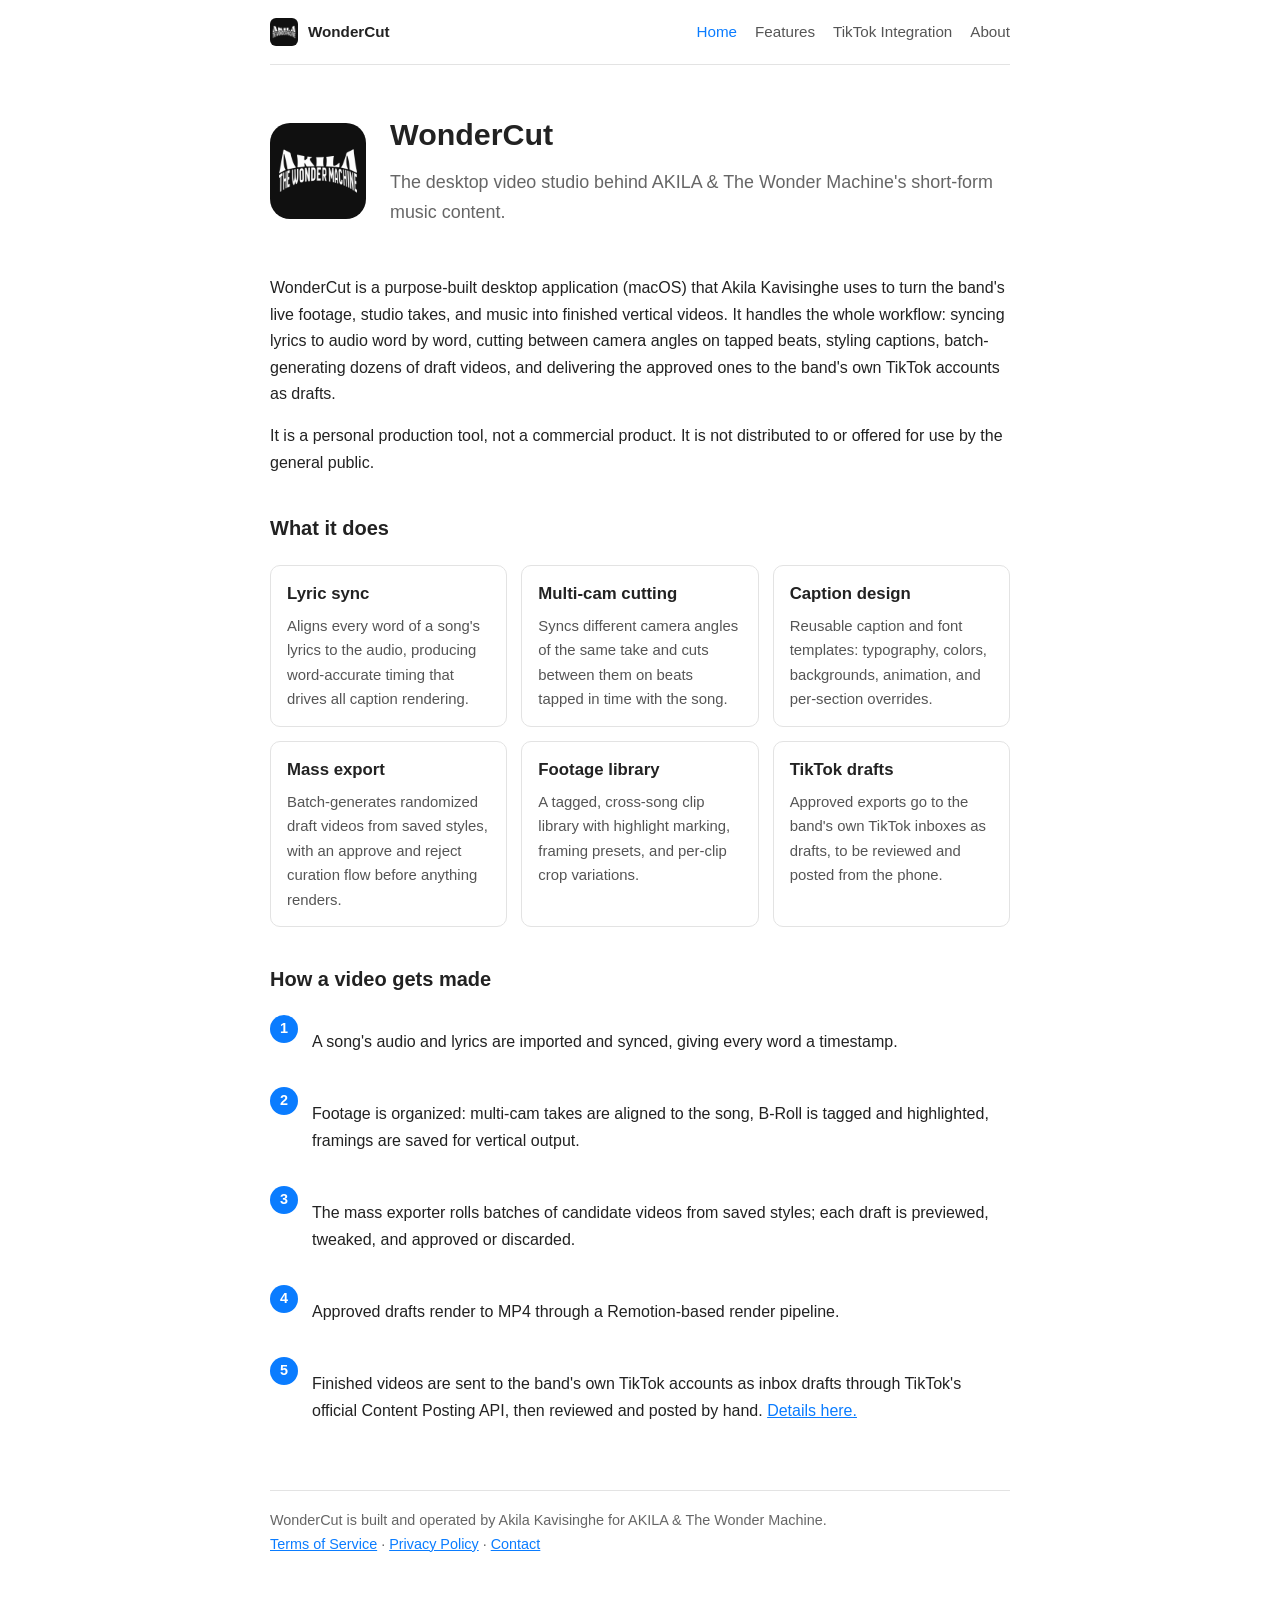
==== index.html @ bc845788 "WonderCut site: home, features, TikTok integration, about, terms, privacy Co-Authored-By: Claude Opu" ====
<!doctype html>
<html lang="en">
<head>
  <meta charset="utf-8" />
  <meta name="viewport" content="width=device-width, initial-scale=1" />
  <title>WonderCut</title>
  <link rel="stylesheet" href="style.css" />
  <link rel="icon" href="icon.png" />
</head>
<body>
  <nav>
    <a class="brand" href=""><img src="icon.png" alt="" />WonderCut</a>
    <a href="" class="active">Home</a>
    <a href="features/">Features</a>
    <a href="tiktok-integration/">TikTok Integration</a>
    <a href="about/">About</a>
  </nav>

  <div class="hero">
    <img src="icon.png" alt="WonderCut" />
    <div>
      <h1>WonderCut</h1>
      <p class="tagline">The desktop video studio behind AKILA &amp; The Wonder Machine's
      short-form music content.</p>
    </div>
  </div>

  <p>WonderCut is a purpose-built desktop application (macOS) that Akila Kavisinghe uses to turn the
  band's live footage, studio takes, and music into finished vertical videos. It handles the whole
  workflow: syncing lyrics to audio word by word, cutting between camera angles on tapped beats,
  styling captions, batch-generating dozens of draft videos, and delivering the approved ones to the
  band's own TikTok accounts as drafts.</p>

  <p>It is a personal production tool, not a commercial product. It is not distributed to or offered
  for use by the general public.</p>

  <h2>What it does</h2>
  <div class="card-grid">
    <div class="card"><h3>Lyric sync</h3><p>Aligns every word of a song's lyrics to the audio,
      producing word-accurate timing that drives all caption rendering.</p></div>
    <div class="card"><h3>Multi-cam cutting</h3><p>Syncs different camera angles of the same take
      and cuts between them on beats tapped in time with the song.</p></div>
    <div class="card"><h3>Caption design</h3><p>Reusable caption and font templates: typography,
      colors, backgrounds, animation, and per-section overrides.</p></div>
    <div class="card"><h3>Mass export</h3><p>Batch-generates randomized draft videos from saved
      styles, with an approve and reject curation flow before anything renders.</p></div>
    <div class="card"><h3>Footage library</h3><p>A tagged, cross-song clip library with highlight
      marking, framing presets, and per-clip crop variations.</p></div>
    <div class="card"><h3>TikTok drafts</h3><p>Approved exports go to the band's own TikTok inboxes
      as drafts, to be reviewed and posted from the phone.</p></div>
  </div>

  <h2>How a video gets made</h2>
  <div class="step"><span class="n">1</span><p>A song's audio and lyrics are imported and synced,
  giving every word a timestamp.</p></div>
  <div class="step"><span class="n">2</span><p>Footage is organized: multi-cam takes are aligned to
  the song, B-Roll is tagged and highlighted, framings are saved for vertical output.</p></div>
  <div class="step"><span class="n">3</span><p>The mass exporter rolls batches of candidate videos
  from saved styles; each draft is previewed, tweaked, and approved or discarded.</p></div>
  <div class="step"><span class="n">4</span><p>Approved drafts render to MP4 through a
  Remotion-based render pipeline.</p></div>
  <div class="step"><span class="n">5</span><p>Finished videos are sent to the band's own TikTok
  accounts as inbox drafts through TikTok's official Content Posting API, then reviewed and posted
  by hand. <a href="tiktok-integration/">Details here.</a></p></div>

  <footer>
    WonderCut is built and operated by Akila Kavisinghe for AKILA &amp; The Wonder Machine.<br />
    <a href="terms-of-service/">Terms of Service</a> &middot;
    <a href="privacy-policy/">Privacy Policy</a> &middot;
    <a href="mailto:akilakavisinghe1999@gmail.com">Contact</a>
  </footer>
</body>
</html>
---- style.css ----
* { box-sizing: border-box; }
body {
  font-family: -apple-system, BlinkMacSystemFont, "Segoe UI", sans-serif;
  max-width: 780px; margin: 0 auto; padding: 0 20px 60px;
  line-height: 1.65; color: #222; background: #fff;
}
nav {
  display: flex; flex-wrap: wrap; gap: 4px 18px; align-items: center;
  padding: 18px 0; margin-bottom: 32px; border-bottom: 1px solid #e3e3e3;
}
nav .brand { display: flex; align-items: center; gap: 10px; font-weight: 700; margin-right: auto; color: inherit; text-decoration: none; }
nav .brand img { width: 28px; height: 28px; border-radius: 6px; }
nav a { color: #555; text-decoration: none; font-size: 0.95em; }
nav a:hover, nav a.active { color: #0a7cff; }
h1 { font-size: 1.9em; margin: 0.4em 0 0.3em; }
h2 { font-size: 1.25em; margin-top: 1.8em; }
h3 { font-size: 1.05em; margin-top: 1.4em; }
.tagline { color: #666; font-size: 1.12em; margin-top: 0; }
.hero { display: flex; gap: 24px; align-items: center; margin: 30px 0; }
.hero img { width: 96px; height: 96px; border-radius: 20px; flex-shrink: 0; }
.card-grid { display: grid; grid-template-columns: repeat(auto-fit, minmax(220px, 1fr)); gap: 14px; margin: 20px 0; }
.card { border: 1px solid #e3e3e3; border-radius: 10px; padding: 14px 16px; }
.card h3 { margin: 0 0 6px; }
.card p { margin: 0; font-size: 0.93em; color: #555; }
.step { display: flex; gap: 14px; margin: 14px 0; }
.step .n {
  flex-shrink: 0; width: 28px; height: 28px; border-radius: 50%;
  background: #0a7cff; color: #fff; font-weight: 700; font-size: 0.9em;
  display: flex; align-items: center; justify-content: center; margin-top: 2px;
}
dl dt { font-weight: 600; margin-top: 1em; }
dl dd { margin: 0.2em 0 0; color: #555; }
code { background: #f2f2f2; padding: 1px 5px; border-radius: 4px; font-size: 0.9em; }
footer { margin-top: 3.5em; padding-top: 1.2em; border-top: 1px solid #e3e3e3; font-size: 0.9em; color: #666; }
footer a { color: #0a7cff; }
a { color: #0a7cff; }
@media (prefers-color-scheme: dark) {
  body { background: #111; color: #ddd; }
  nav { border-bottom-color: #2c2c2c; }
  nav a { color: #aaa; }
  .tagline, .card p, dl dd, footer { color: #999; }
  .card, footer { border-color: #2c2c2c; }
  nav { border-color: #2c2c2c; }
  code { background: #222; }
}
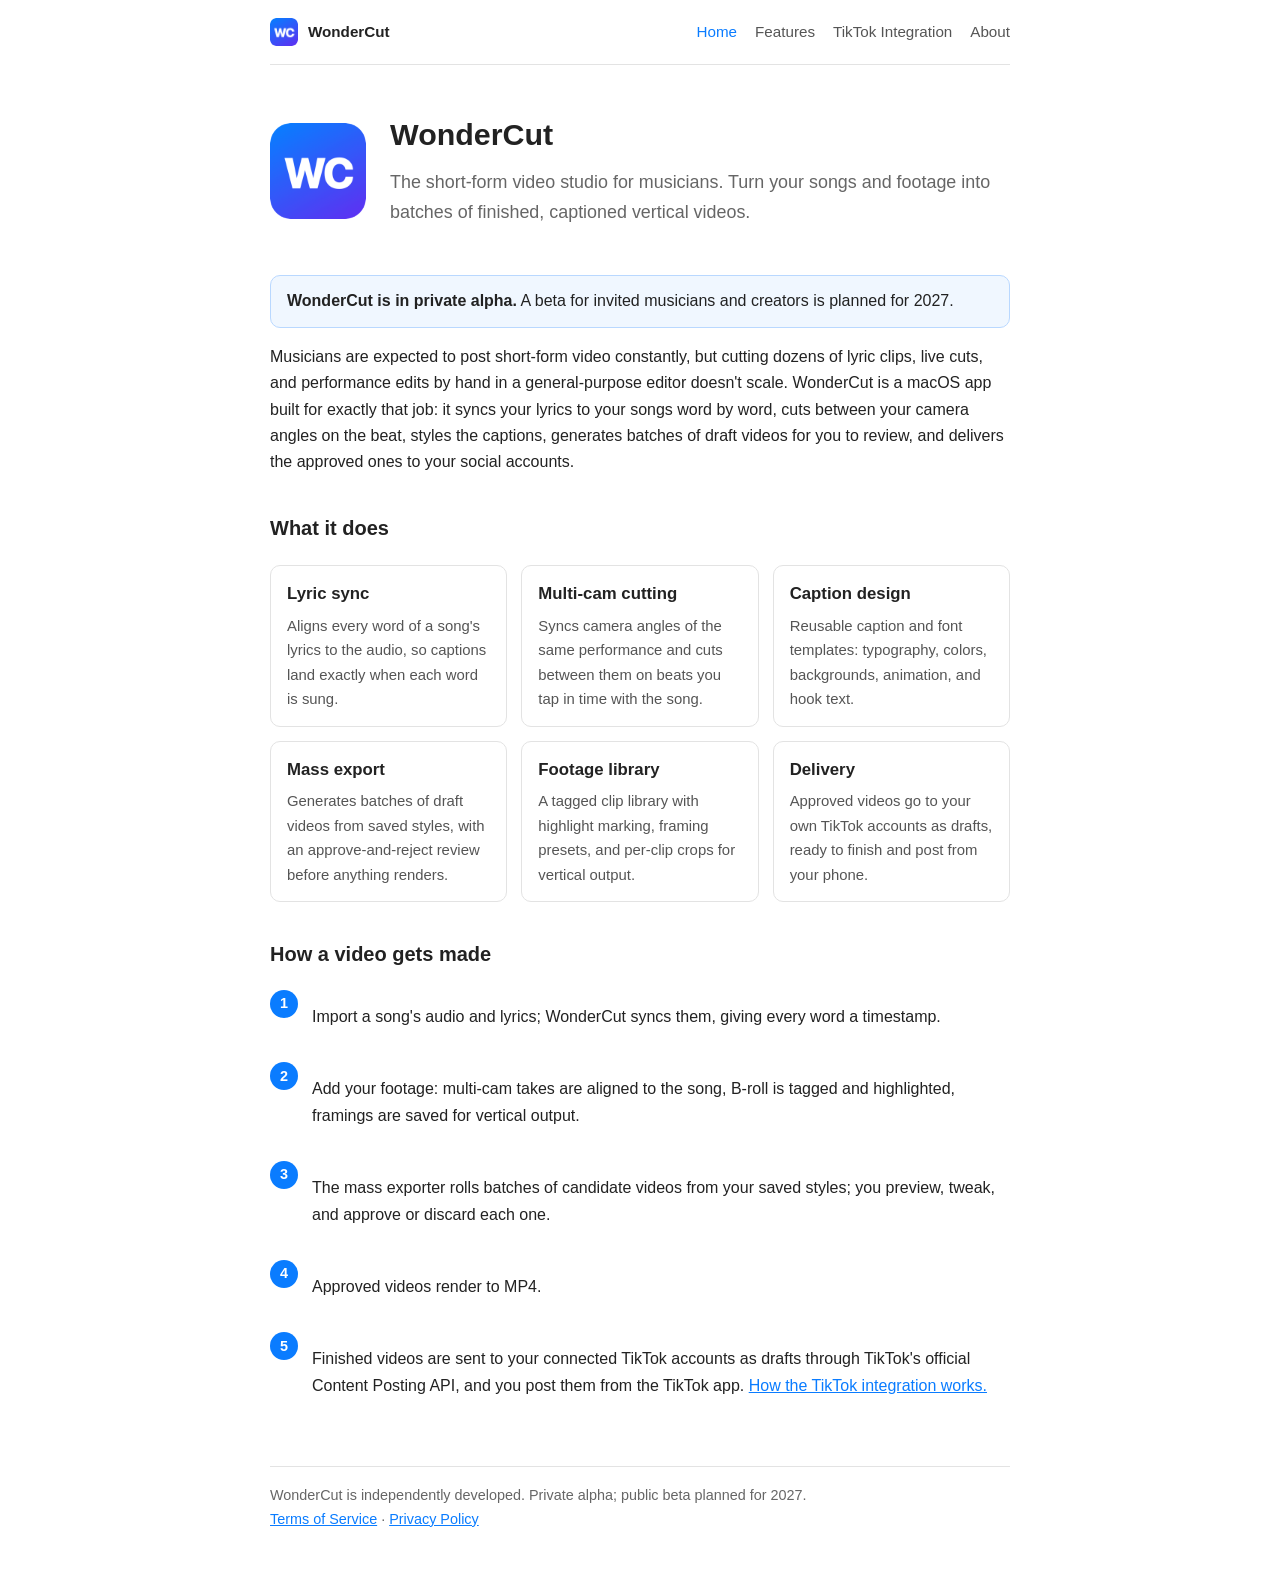
==== commit 432a6f92: "Present WonderCut as a product for musicians in private alpha (beta 2027) Separate from the band's i" ====
--- a/index.html
+++ b/index.html
@@ -3,13 +3,13 @@
 <head>
   <meta charset="utf-8" />
   <meta name="viewport" content="width=device-width, initial-scale=1" />
-  <title>WonderCut</title>
+  <title>WonderCut — the short-form video studio for musicians</title>
   <link rel="stylesheet" href="style.css" />
   <link rel="icon" href="icon.png" />
 </head>
 <body>
   <nav>
-    <a class="brand" href=""><img src="icon.png" alt="" />WonderCut</a>
+    <a class="brand" href="./"><img src="icon.png" alt="" />WonderCut</a>
     <a href="" class="active">Home</a>
     <a href="features/">Features</a>
     <a href="tiktok-integration/">TikTok Integration</a>
@@ -20,54 +20,52 @@
     <img src="icon.png" alt="WonderCut" />
     <div>
       <h1>WonderCut</h1>
-      <p class="tagline">The desktop video studio behind AKILA &amp; The Wonder Machine's
-      short-form music content.</p>
+      <p class="tagline">The short-form video studio for musicians. Turn your songs and footage into
+      batches of finished, captioned vertical videos.</p>
     </div>
   </div>
 
-  <p>WonderCut is a purpose-built desktop application (macOS) that Akila Kavisinghe uses to turn the
-  band's live footage, studio takes, and music into finished vertical videos. It handles the whole
-  workflow: syncing lyrics to audio word by word, cutting between camera angles on tapped beats,
-  styling captions, batch-generating dozens of draft videos, and delivering the approved ones to the
-  band's own TikTok accounts as drafts.</p>
+  <p class="notice"><strong>WonderCut is in private alpha.</strong> A beta for invited musicians and
+  creators is planned for 2027.</p>
 
-  <p>It is a personal production tool, not a commercial product. It is not distributed to or offered
-  for use by the general public.</p>
+  <p>Musicians are expected to post short-form video constantly, but cutting dozens of lyric clips,
+  live cuts, and performance edits by hand in a general-purpose editor doesn't scale. WonderCut is a
+  macOS app built for exactly that job: it syncs your lyrics to your songs word by word, cuts between
+  your camera angles on the beat, styles the captions, generates batches of draft videos for you to
+  review, and delivers the approved ones to your social accounts.</p>
 
   <h2>What it does</h2>
   <div class="card-grid">
-    <div class="card"><h3>Lyric sync</h3><p>Aligns every word of a song's lyrics to the audio,
-      producing word-accurate timing that drives all caption rendering.</p></div>
-    <div class="card"><h3>Multi-cam cutting</h3><p>Syncs different camera angles of the same take
-      and cuts between them on beats tapped in time with the song.</p></div>
+    <div class="card"><h3>Lyric sync</h3><p>Aligns every word of a song's lyrics to the audio, so
+      captions land exactly when each word is sung.</p></div>
+    <div class="card"><h3>Multi-cam cutting</h3><p>Syncs camera angles of the same performance and
+      cuts between them on beats you tap in time with the song.</p></div>
     <div class="card"><h3>Caption design</h3><p>Reusable caption and font templates: typography,
-      colors, backgrounds, animation, and per-section overrides.</p></div>
-    <div class="card"><h3>Mass export</h3><p>Batch-generates randomized draft videos from saved
-      styles, with an approve and reject curation flow before anything renders.</p></div>
-    <div class="card"><h3>Footage library</h3><p>A tagged, cross-song clip library with highlight
-      marking, framing presets, and per-clip crop variations.</p></div>
-    <div class="card"><h3>TikTok drafts</h3><p>Approved exports go to the band's own TikTok inboxes
-      as drafts, to be reviewed and posted from the phone.</p></div>
+      colors, backgrounds, animation, and hook text.</p></div>
+    <div class="card"><h3>Mass export</h3><p>Generates batches of draft videos from saved styles,
+      with an approve-and-reject review before anything renders.</p></div>
+    <div class="card"><h3>Footage library</h3><p>A tagged clip library with highlight marking,
+      framing presets, and per-clip crops for vertical output.</p></div>
+    <div class="card"><h3>Delivery</h3><p>Approved videos go to your own TikTok accounts as drafts,
+      ready to finish and post from your phone.</p></div>
   </div>
 
   <h2>How a video gets made</h2>
-  <div class="step"><span class="n">1</span><p>A song's audio and lyrics are imported and synced,
-  giving every word a timestamp.</p></div>
-  <div class="step"><span class="n">2</span><p>Footage is organized: multi-cam takes are aligned to
-  the song, B-Roll is tagged and highlighted, framings are saved for vertical output.</p></div>
+  <div class="step"><span class="n">1</span><p>Import a song's audio and lyrics; WonderCut syncs
+  them, giving every word a timestamp.</p></div>
+  <div class="step"><span class="n">2</span><p>Add your footage: multi-cam takes are aligned to the
+  song, B-roll is tagged and highlighted, framings are saved for vertical output.</p></div>
   <div class="step"><span class="n">3</span><p>The mass exporter rolls batches of candidate videos
-  from saved styles; each draft is previewed, tweaked, and approved or discarded.</p></div>
-  <div class="step"><span class="n">4</span><p>Approved drafts render to MP4 through a
-  Remotion-based render pipeline.</p></div>
-  <div class="step"><span class="n">5</span><p>Finished videos are sent to the band's own TikTok
-  accounts as inbox drafts through TikTok's official Content Posting API, then reviewed and posted
-  by hand. <a href="tiktok-integration/">Details here.</a></p></div>
+  from your saved styles; you preview, tweak, and approve or discard each one.</p></div>
+  <div class="step"><span class="n">4</span><p>Approved videos render to MP4.</p></div>
+  <div class="step"><span class="n">5</span><p>Finished videos are sent to your connected TikTok
+  accounts as drafts through TikTok's official Content Posting API, and you post them from the
+  TikTok app. <a href="tiktok-integration/">How the TikTok integration works.</a></p></div>
 
   <footer>
-    WonderCut is built and operated by Akila Kavisinghe for AKILA &amp; The Wonder Machine.<br />
+    WonderCut is independently developed. Private alpha; public beta planned for 2027.<br />
     <a href="terms-of-service/">Terms of Service</a> &middot;
-    <a href="privacy-policy/">Privacy Policy</a> &middot;
-    <a href="mailto:akilakavisinghe1999@gmail.com">Contact</a>
+    <a href="privacy-policy/">Privacy Policy</a>
   </footer>
 </body>
 </html>
--- a/style.css
+++ b/style.css
@@ -34,7 +34,9 @@
 footer { margin-top: 3.5em; padding-top: 1.2em; border-top: 1px solid #e3e3e3; font-size: 0.9em; color: #666; }
 footer a { color: #0a7cff; }
 a { color: #0a7cff; }
+.notice { border: 1px solid #b9d8ff; background: #f0f7ff; border-radius: 10px; padding: 12px 16px; }
 @media (prefers-color-scheme: dark) {
+  .notice { border-color: #1d3d66; background: #0c1a2c; }
   body { background: #111; color: #ddd; }
   nav { border-bottom-color: #2c2c2c; }
   nav a { color: #aaa; }
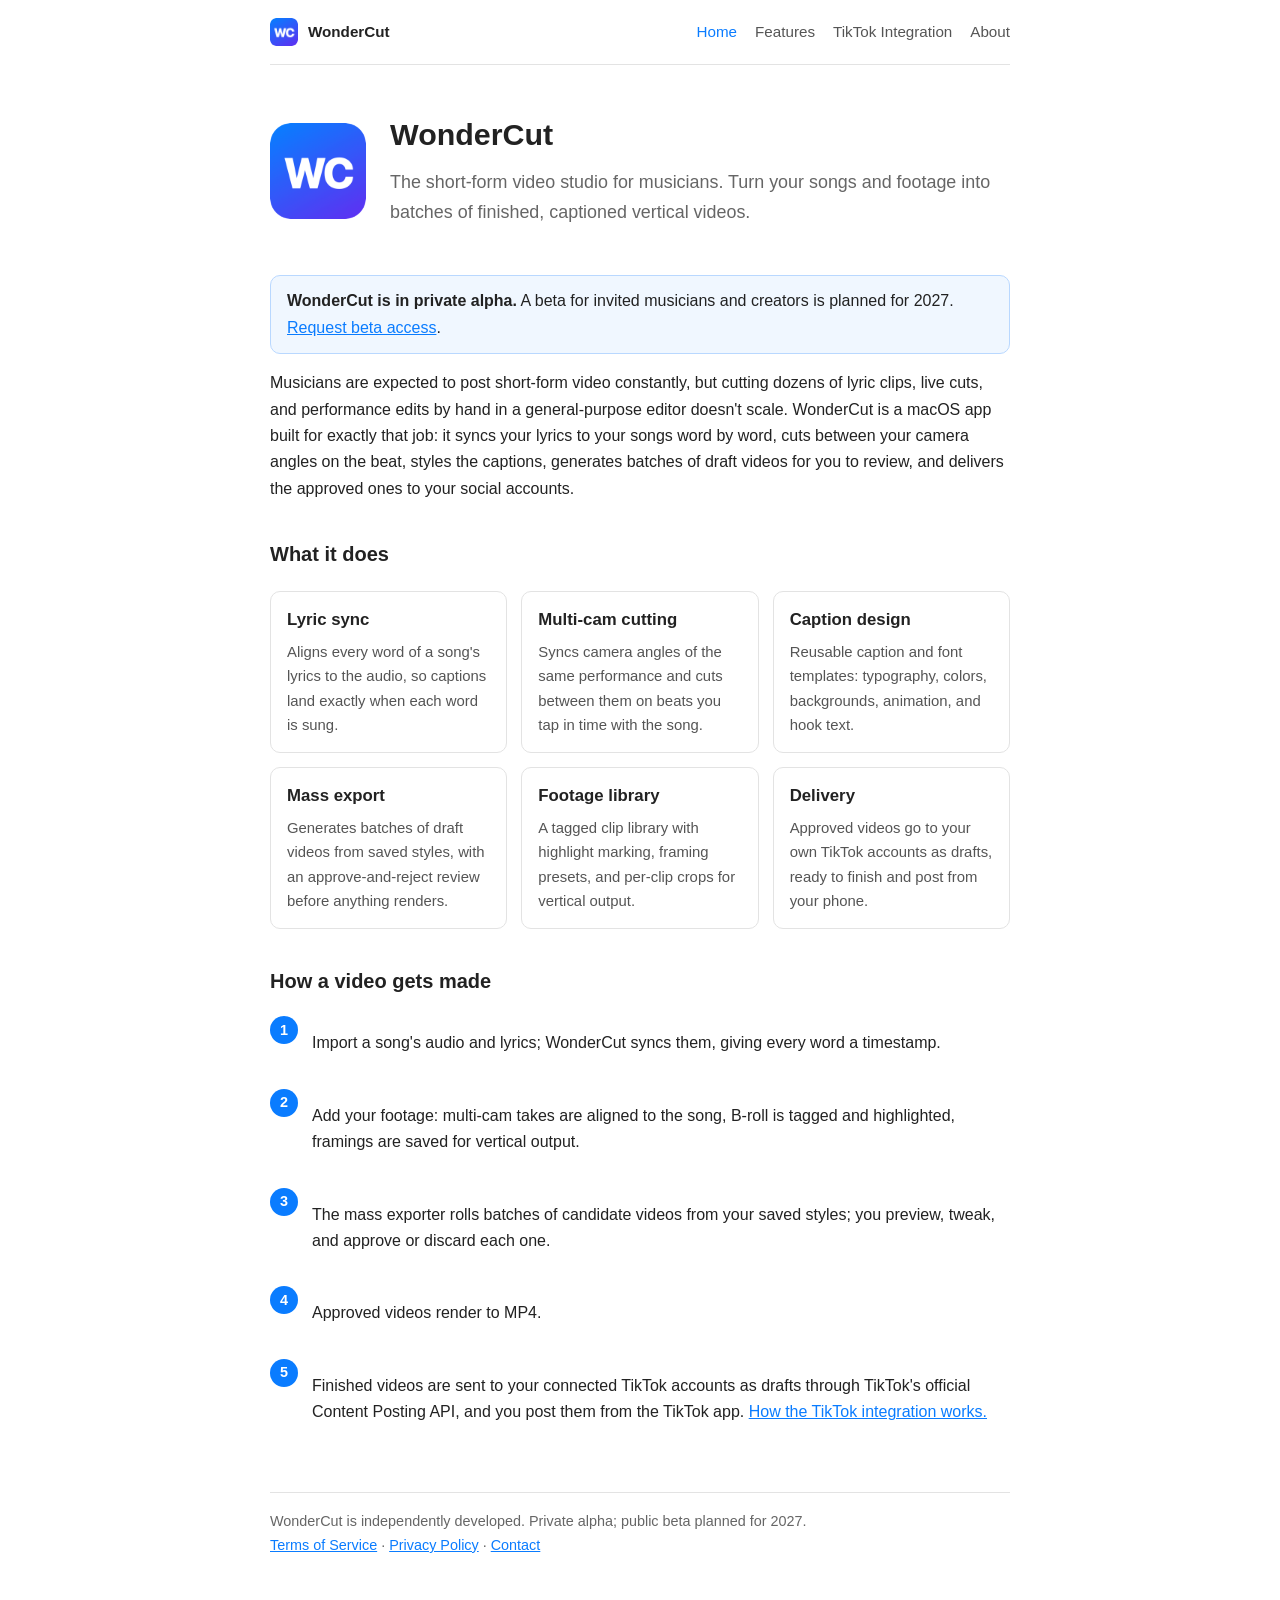
==== commit d9e34114: "Contact links that keep the address off the page; hide the site from search engines The address is a" ====
--- a/index.html
+++ b/index.html
@@ -3,6 +3,8 @@
 <head>
   <meta charset="utf-8" />
   <meta name="viewport" content="width=device-width, initial-scale=1" />
+  <!-- Not for search engines: keep this site out of every index. -->
+  <meta name="robots" content="noindex, nofollow, noarchive, nosnippet, noimageindex" />
   <title>WonderCut — the short-form video studio for musicians</title>
   <link rel="stylesheet" href="style.css" />
   <link rel="icon" href="icon.png" />
@@ -26,7 +28,7 @@
   </div>
 
   <p class="notice"><strong>WonderCut is in private alpha.</strong> A beta for invited musicians and
-  creators is planned for 2027.</p>
+  creators is planned for 2027. <a data-contact data-subject="WonderCut beta access">Request beta access</a>.</p>
 
   <p>Musicians are expected to post short-form video constantly, but cutting dozens of lyric clips,
   live cuts, and performance edits by hand in a general-purpose editor doesn't scale. WonderCut is a
@@ -65,7 +67,9 @@
   <footer>
     WonderCut is independently developed. Private alpha; public beta planned for 2027.<br />
     <a href="terms-of-service/">Terms of Service</a> &middot;
-    <a href="privacy-policy/">Privacy Policy</a>
+    <a href="privacy-policy/">Privacy Policy</a> &middot;
+    <a data-contact data-subject="WonderCut">Contact</a>
   </footer>
+  <script src="contact.js" defer></script>
 </body>
 </html>
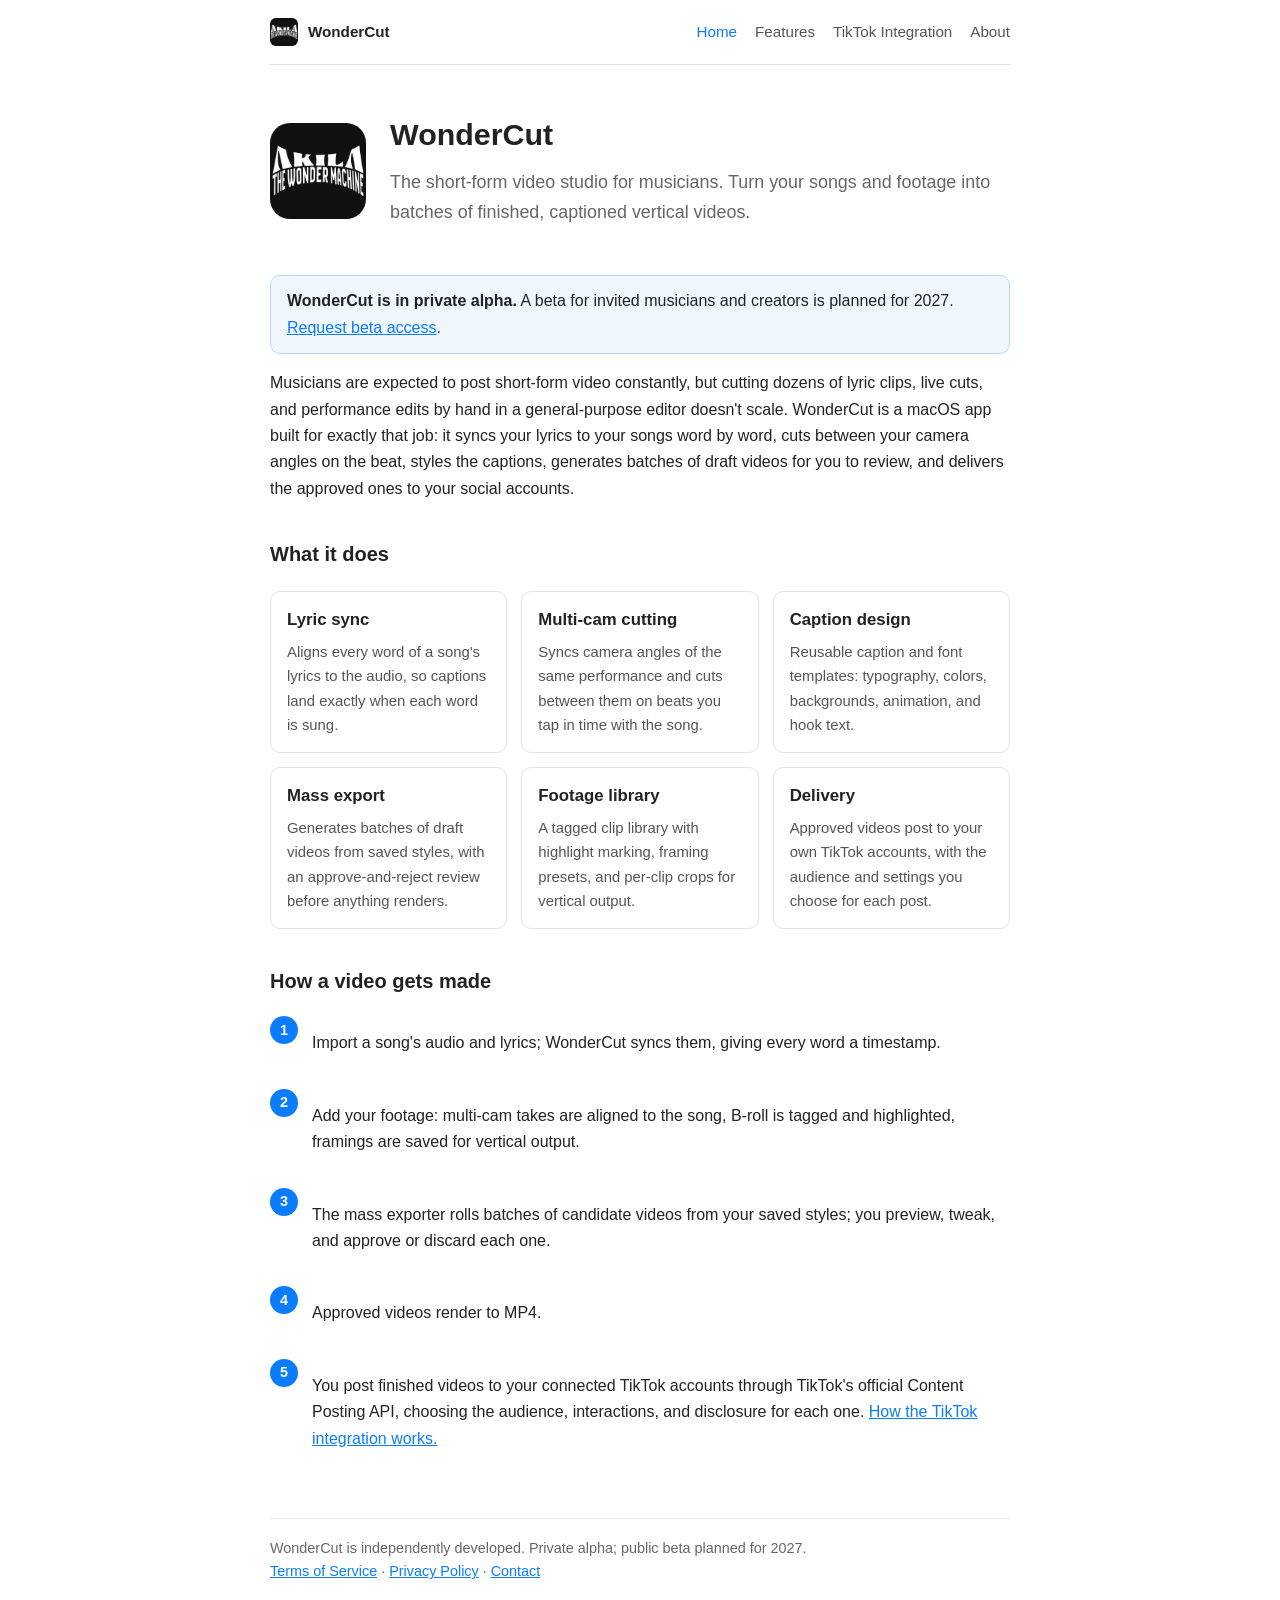
==== commit cd0bc969: "Describe TikTok Direct Post; use the Akila The Wonder Machine logo Co-Authored-By: Claude Opus 5.5 <" ====
--- a/index.html
+++ b/index.html
@@ -48,8 +48,8 @@
       with an approve-and-reject review before anything renders.</p></div>
     <div class="card"><h3>Footage library</h3><p>A tagged clip library with highlight marking,
       framing presets, and per-clip crops for vertical output.</p></div>
-    <div class="card"><h3>Delivery</h3><p>Approved videos go to your own TikTok accounts as drafts,
-      ready to finish and post from your phone.</p></div>
+    <div class="card"><h3>Delivery</h3><p>Approved videos post to your own TikTok accounts, with
+      the audience and settings you choose for each post.</p></div>
   </div>
 
   <h2>How a video gets made</h2>
@@ -60,9 +60,9 @@
   <div class="step"><span class="n">3</span><p>The mass exporter rolls batches of candidate videos
   from your saved styles; you preview, tweak, and approve or discard each one.</p></div>
   <div class="step"><span class="n">4</span><p>Approved videos render to MP4.</p></div>
-  <div class="step"><span class="n">5</span><p>Finished videos are sent to your connected TikTok
-  accounts as drafts through TikTok's official Content Posting API, and you post them from the
-  TikTok app. <a href="tiktok-integration/">How the TikTok integration works.</a></p></div>
+  <div class="step"><span class="n">5</span><p>You post finished videos to your connected TikTok
+  accounts through TikTok's official Content Posting API, choosing the audience, interactions, and
+  disclosure for each one. <a href="tiktok-integration/">How the TikTok integration works.</a></p></div>
 
   <footer>
     WonderCut is independently developed. Private alpha; public beta planned for 2027.<br />
--- a/style.css
+++ b/style.css
@@ -9,7 +9,7 @@
   padding: 18px 0; margin-bottom: 32px; border-bottom: 1px solid #e3e3e3;
 }
 nav .brand { display: flex; align-items: center; gap: 10px; font-weight: 700; margin-right: auto; color: inherit; text-decoration: none; }
-nav .brand img { width: 28px; height: 28px; border-radius: 6px; }
+nav .brand img { width: 28px; height: 28px; border-radius: 6px; background: #111; }
 nav a { color: #555; text-decoration: none; font-size: 0.95em; }
 nav a:hover, nav a.active { color: #0a7cff; }
 h1 { font-size: 1.9em; margin: 0.4em 0 0.3em; }
@@ -17,7 +17,7 @@
 h3 { font-size: 1.05em; margin-top: 1.4em; }
 .tagline { color: #666; font-size: 1.12em; margin-top: 0; }
 .hero { display: flex; gap: 24px; align-items: center; margin: 30px 0; }
-.hero img { width: 96px; height: 96px; border-radius: 20px; flex-shrink: 0; }
+.hero img { width: 96px; height: 96px; border-radius: 20px; flex-shrink: 0; background: #111; }
 .card-grid { display: grid; grid-template-columns: repeat(auto-fit, minmax(220px, 1fr)); gap: 14px; margin: 20px 0; }
 .card { border: 1px solid #e3e3e3; border-radius: 10px; padding: 14px 16px; }
 .card h3 { margin: 0 0 6px; }
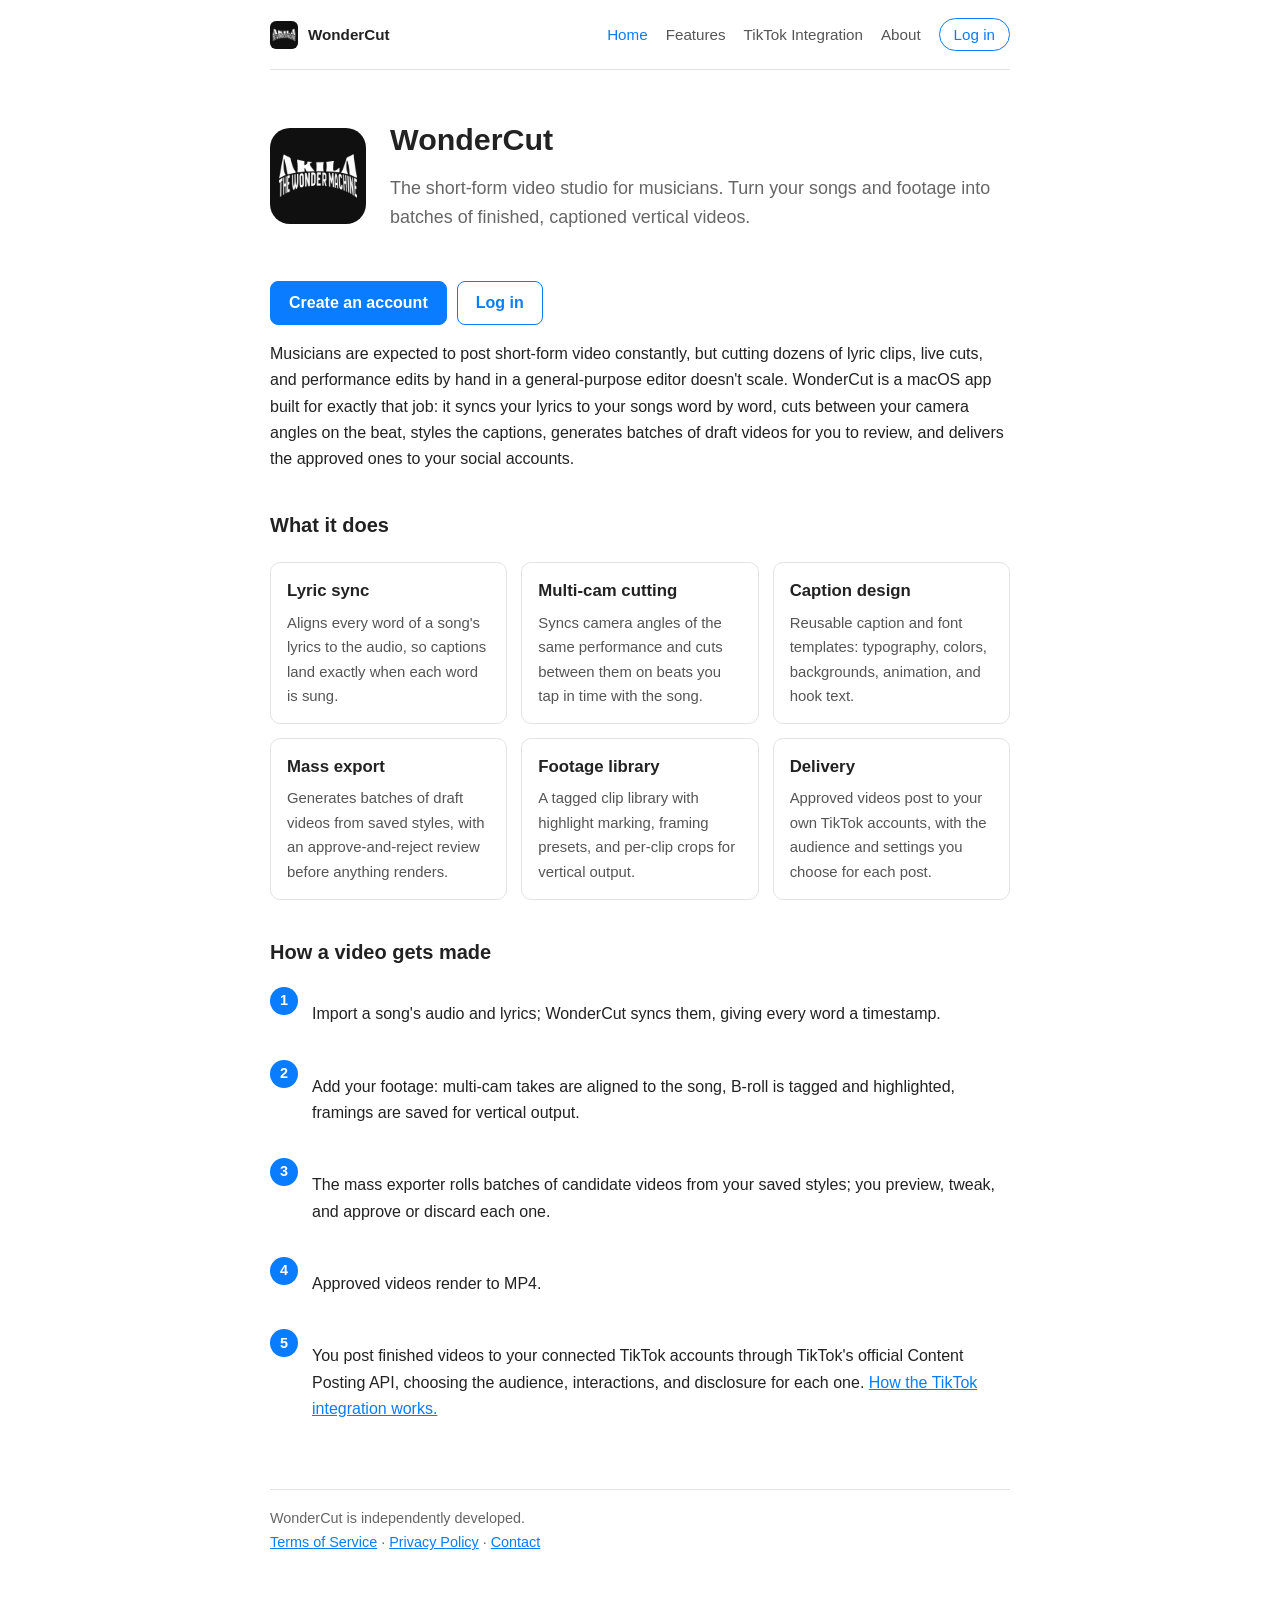
==== commit a3fd2720: "Add accounts: log in, sign up and account pages; login entry point on every page TikTok review needs" ====
--- a/index.html
+++ b/index.html
@@ -1,5 +1,5 @@
 <!doctype html>
-<html lang="en">
+<html lang="en" data-root="./">
 <head>
   <meta charset="utf-8" />
   <meta name="viewport" content="width=device-width, initial-scale=1" />
@@ -16,6 +16,7 @@
     <a href="features/">Features</a>
     <a href="tiktok-integration/">TikTok Integration</a>
     <a href="about/">About</a>
+    <a href="login/" class="nav-button" data-auth-nav>Log in</a>
   </nav>
 
   <div class="hero">
@@ -27,8 +28,10 @@
     </div>
   </div>
 
-  <p class="notice"><strong>WonderCut is in private alpha.</strong> A beta for invited musicians and
-  creators is planned for 2027. <a data-contact data-subject="WonderCut beta access">Request beta access</a>.</p>
+  <div class="cta">
+    <a class="button" href="signup/">Create an account</a>
+    <a class="button secondary" href="login/">Log in</a>
+  </div>
 
   <p>Musicians are expected to post short-form video constantly, but cutting dozens of lyric clips,
   live cuts, and performance edits by hand in a general-purpose editor doesn't scale. WonderCut is a
@@ -65,11 +68,12 @@
   disclosure for each one. <a href="tiktok-integration/">How the TikTok integration works.</a></p></div>
 
   <footer>
-    WonderCut is independently developed. Private alpha; public beta planned for 2027.<br />
+    WonderCut is independently developed.<br />
     <a href="terms-of-service/">Terms of Service</a> &middot;
     <a href="privacy-policy/">Privacy Policy</a> &middot;
     <a data-contact data-subject="WonderCut">Contact</a>
   </footer>
   <script src="contact.js" defer></script>
+  <script src="auth.js" defer></script>
 </body>
 </html>
--- a/style.css
+++ b/style.css
@@ -35,7 +35,36 @@
 footer a { color: #0a7cff; }
 a { color: #0a7cff; }
 .notice { border: 1px solid #b9d8ff; background: #f0f7ff; border-radius: 10px; padding: 12px 16px; }
+nav a.nav-button { border: 1px solid #0a7cff; color: #0a7cff; border-radius: 999px; padding: 3px 14px; }
+nav a.nav-button:hover { background: #0a7cff; color: #fff; }
+.cta { display: flex; flex-wrap: wrap; gap: 10px; margin: 18px 0 8px; }
+.button, button {
+  display: inline-block; font: inherit; font-weight: 600; cursor: pointer; text-decoration: none;
+  background: #0a7cff; color: #fff; border: 1px solid #0a7cff; border-radius: 8px; padding: 8px 18px;
+}
+.button.secondary, button.secondary { background: transparent; color: #0a7cff; }
+button.danger { background: #d93025; border-color: #d93025; }
+button:disabled { opacity: 0.6; cursor: default; }
+.auth-box { max-width: 420px; margin: 10px auto 0; }
+.auth-box h1 { line-height: 1.25; }
+.auth-form { display: flex; flex-direction: column; gap: 14px; margin: 22px 0; }
+.auth-form.inline { max-width: 360px; }
+.auth-form label { display: flex; flex-direction: column; gap: 4px; font-weight: 600; font-size: 0.93em; }
+.auth-form label.check { flex-direction: row; align-items: flex-start; gap: 8px; font-weight: 400; }
+.auth-form label.check input { margin-top: 5px; }
+.auth-form input[type=email], .auth-form input[type=password], .auth-form input[type=text] {
+  font: inherit; font-weight: 400; padding: 9px 11px; border: 1px solid #ccc; border-radius: 8px;
+  background: #fff; color: inherit;
+}
+.auth-form .hint { font-weight: 400; color: #777; font-size: 0.9em; }
+.form-error { color: #d93025; margin: 0; min-height: 0; }
+.form-error:empty { display: none; }
+.fine { font-size: 0.88em; color: #666; }
+dl.acct { display: grid; grid-template-columns: max-content 1fr; gap: 6px 20px; }
+dl.acct dt, dl.acct dd { margin: 0; }
 @media (prefers-color-scheme: dark) {
+  .auth-form input[type=email], .auth-form input[type=password], .auth-form input[type=text] { background: #1a1a1a; border-color: #333; }
+  .fine, .auth-form .hint { color: #999; }
   .notice { border-color: #1d3d66; background: #0c1a2c; }
   body { background: #111; color: #ddd; }
   nav { border-bottom-color: #2c2c2c; }
